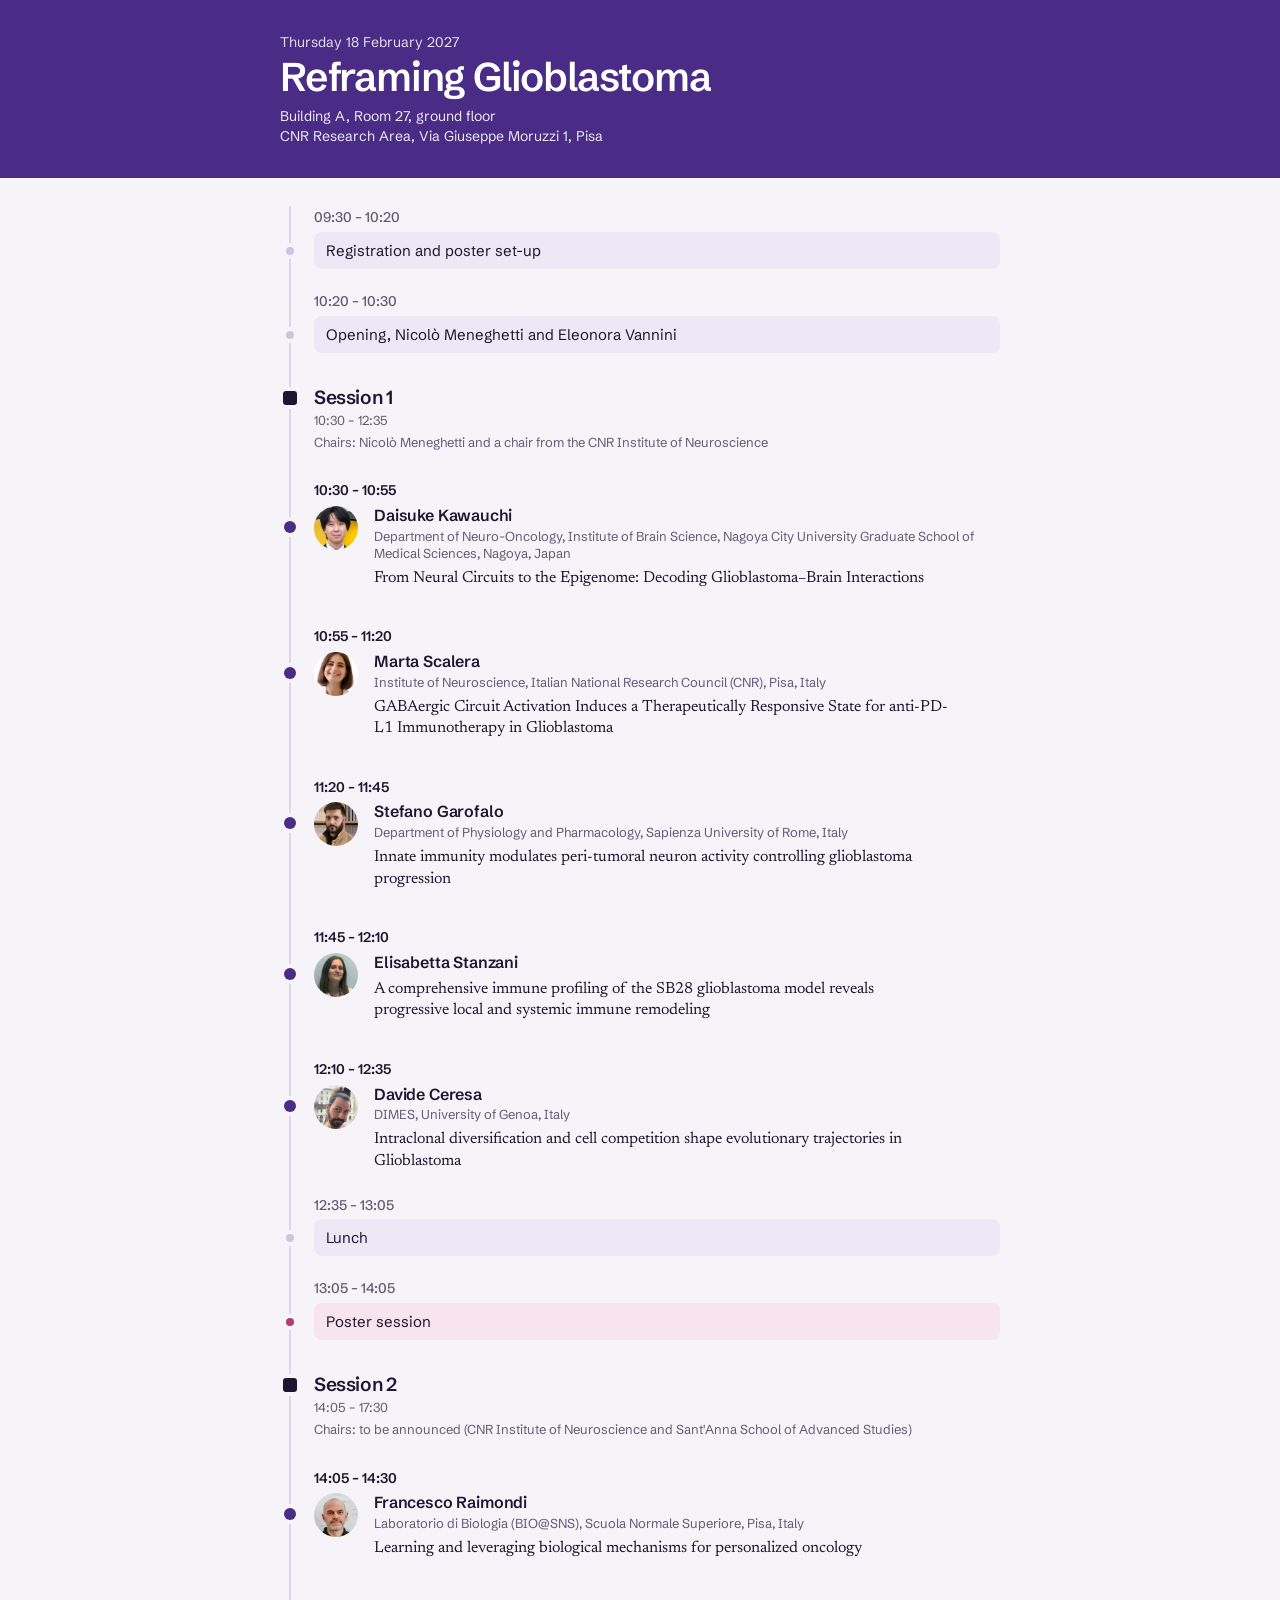
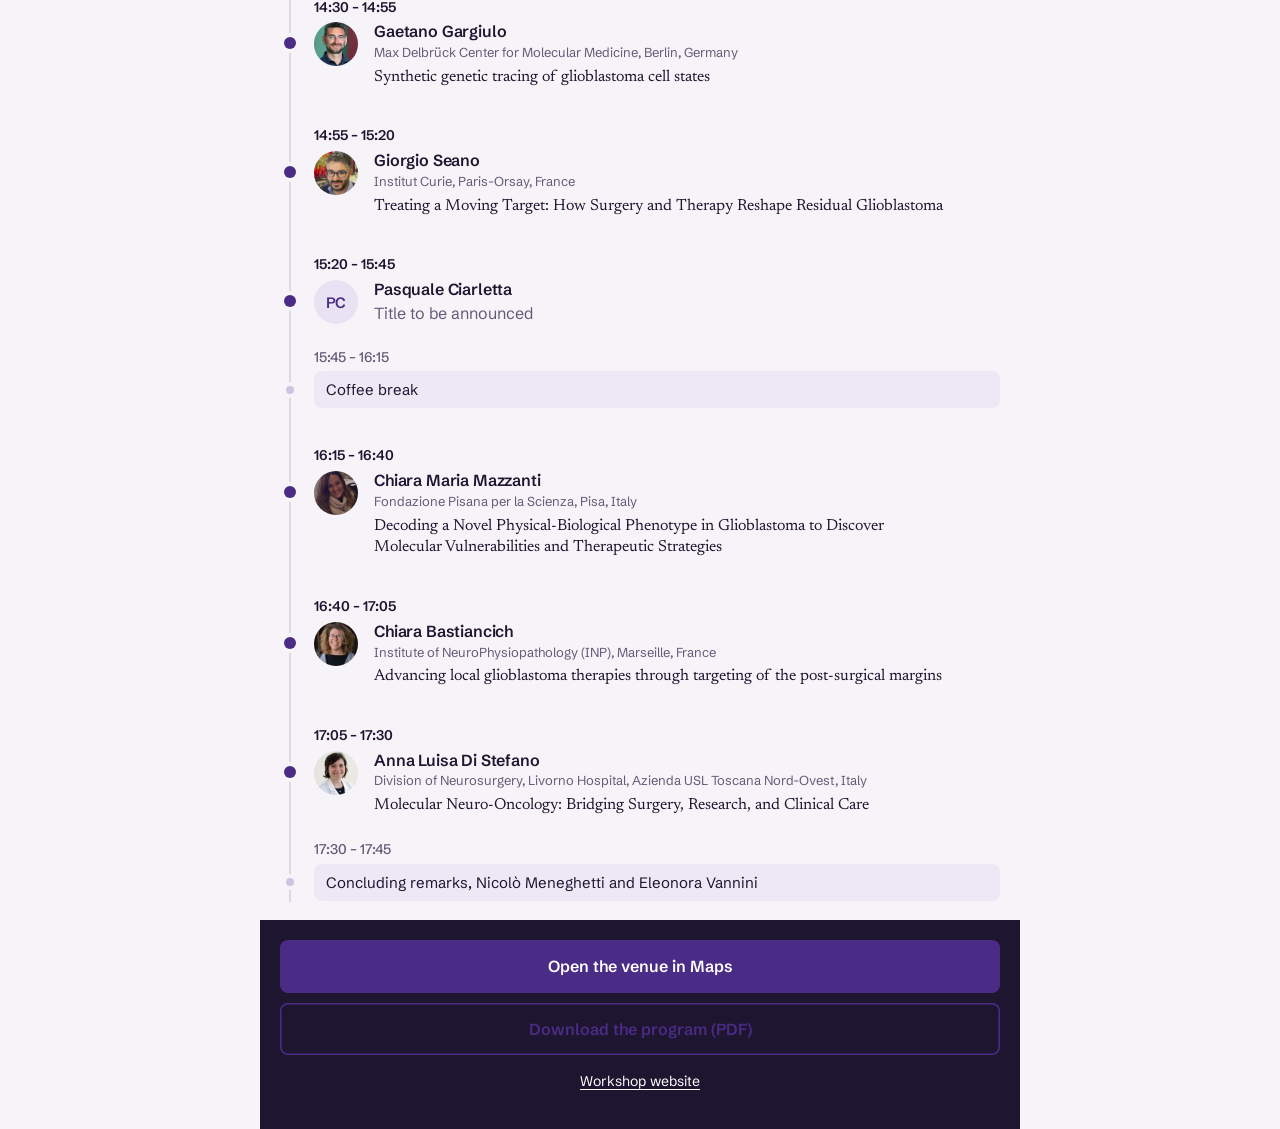
==== day/index.html @ 3ea789d1 "Add files via upload" ====
<!DOCTYPE html>
<html lang="en">
<head>
  <meta charset="utf-8">
  <meta name="viewport" content="width=device-width, initial-scale=1, viewport-fit=cover">
  <meta name="robots" content="noindex">
  <meta name="theme-color" content="#4A2C86">
  <title>Program · Reframing Glioblastoma</title>
  <link rel="icon" type="image/png" href="../assets/favicon.png">
  <link rel="stylesheet" href="../assets/style.css?v=20261119a">
  <link rel="stylesheet" href="day.css?v=20261119a">
</head>
<body class="day">

<header class="day-head">
  <p class="day-kicker">Thursday 18 February 2027</p>
  <h1>Reframing Glioblastoma</h1>
  <p class="day-where">Building A, Room 27, ground floor<br>CNR Research Area, Via Giuseppe Moruzzi 1, Pisa</p>
</header>

<!-- filled in by the script below on the day of the event -->
<section class="now" id="now" hidden aria-live="polite">
  <div class="now__row" id="now-current"></div>
  <div class="now__row now__row--next" id="now-next"></div>
</section>

<main class="day-main">
<ol class="program">

      <li class="slot slot--break" data-start="09:30" data-end="10:20" data-kind="break">
        <time>09:30 – 10:20</time><span class="node"></span>
        <div class="slot__body"><p>Registration and poster set-up</p></div>
      </li>

      <li class="slot slot--break" data-start="10:20" data-end="10:30" data-kind="break">
        <time>10:20 – 10:30</time><span class="node"></span>
        <div class="slot__body"><p>Opening, Nicolò Meneghetti and Eleonora Vannini</p></div>
      </li>

      <li class="session">
        <span></span><span class="node"></span>
        <div>
          <h3>Session 1 <small>10:30 – 12:35</small></h3>
          <p class="chairs">Chairs: Nicolò Meneghetti and a chair from the CNR Institute of Neuroscience</p>
        </div>
      </li>

      <li class="slot" id="talk-kawauchi" data-start="10:30" data-end="10:55" data-kind="talk">
        <time>10:30 – 10:55</time><span class="node"></span>
        <div class="slot__body">
          <img src="../assets/speakers/kawauchi.jpg" alt="" loading="lazy" width="44" height="44">
          <div>
            <p class="speaker">Daisuke Kawauchi <span class="aff">Department of Neuro-Oncology, Institute of Brain Science, Nagoya City University Graduate School of Medical Sciences, Nagoya, Japan</span></p>
            <h3 class="title">From Neural Circuits to the Epigenome: Decoding Glioblastoma–Brain Interactions</h3>
          </div>
        </div>
      </li>

      <li class="slot" id="talk-scalera" data-start="10:55" data-end="11:20" data-kind="talk">
        <time>10:55 – 11:20</time><span class="node"></span>
        <div class="slot__body">
          <img src="../assets/speakers/scalera.jpg" alt="" loading="lazy" width="44" height="44">
          <div>
            <p class="speaker">Marta Scalera <span class="aff">Institute of Neuroscience, Italian National Research Council (CNR), Pisa, Italy</span></p>
            <h3 class="title">GABAergic Circuit Activation Induces a Therapeutically Responsive State for anti-PD-L1 Immunotherapy in Glioblastoma</h3>
          </div>
        </div>
      </li>

      <li class="slot" id="talk-garofalo" data-start="11:20" data-end="11:45" data-kind="talk">
        <time>11:20 – 11:45</time><span class="node"></span>
        <div class="slot__body">
          <img src="../assets/speakers/garofalo.jpg" alt="" loading="lazy" width="44" height="44">
          <div>
            <p class="speaker">Stefano Garofalo <span class="aff">Department of Physiology and Pharmacology, Sapienza University of Rome, Italy</span></p>
            <h3 class="title">Innate immunity modulates peri-tumoral neuron activity controlling glioblastoma progression</h3>
          </div>
        </div>
      </li>

      <li class="slot" id="talk-stanzani" data-start="11:45" data-end="12:10" data-kind="talk">
        <time>11:45 – 12:10</time><span class="node"></span>
        <div class="slot__body">
          <img src="../assets/speakers/stanzani.jpg" alt="" loading="lazy" width="44" height="44">
          <div>
            <p class="speaker">Elisabetta Stanzani</p>
            <h3 class="title">A comprehensive immune profiling of the SB28 glioblastoma model reveals progressive local and systemic immune remodeling</h3>
          </div>
        </div>
      </li>

      <li class="slot" id="talk-ceresa" data-start="12:10" data-end="12:35" data-kind="talk">
        <time>12:10 – 12:35</time><span class="node"></span>
        <div class="slot__body">
          <img src="../assets/speakers/ceresa.jpg?v=2" alt="" loading="lazy" width="44" height="44">
          <div>
            <p class="speaker">Davide Ceresa <span class="aff">DIMES, University of Genoa, Italy</span></p>
            <h3 class="title">Intraclonal diversification and cell competition shape evolutionary trajectories in Glioblastoma</h3>
          </div>
        </div>
      </li>

      <li class="slot slot--break" data-start="12:35" data-end="13:05" data-kind="break">
        <time>12:35 – 13:05</time><span class="node"></span>
        <div class="slot__body"><p>Lunch</p></div>
      </li>

      <li class="slot slot--break" data-start="13:05" data-end="14:05" data-kind="poster">
        <time>13:05 – 14:05</time><span class="node"></span>
        <div class="slot__body"><p>Poster session</p></div>
      </li>

      <li class="session">
        <span></span><span class="node"></span>
        <div>
          <h3>Session 2 <small>14:05 – 17:30</small></h3>
          <p class="chairs">Chairs: to be announced (CNR Institute of Neuroscience and Sant'Anna School of Advanced Studies)</p>
        </div>
      </li>

      <li class="slot" id="talk-raimondi" data-start="14:05" data-end="14:30" data-kind="talk">
        <time>14:05 – 14:30</time><span class="node"></span>
        <div class="slot__body">
          <img src="../assets/speakers/raimondi.jpg" alt="" loading="lazy" width="44" height="44">
          <div>
            <p class="speaker">Francesco Raimondi <span class="aff">Laboratorio di Biologia (BIO@SNS), Scuola Normale Superiore, Pisa, Italy</span></p>
            <h3 class="title">Learning and leveraging biological mechanisms for personalized oncology</h3>
          </div>
        </div>
      </li>

      <li class="slot" id="talk-gargiulo" data-start="14:30" data-end="14:55" data-kind="talk">
        <time>14:30 – 14:55</time><span class="node"></span>
        <div class="slot__body">
          <img src="../assets/speakers/gargiulo.jpg" alt="" loading="lazy" width="44" height="44">
          <div>
            <p class="speaker">Gaetano Gargiulo <span class="aff">Max Delbrück Center for Molecular Medicine, Berlin, Germany</span></p>
            <h3 class="title">Synthetic genetic tracing of glioblastoma cell states</h3>
          </div>
        </div>
      </li>

      <li class="slot" id="talk-seano" data-start="14:55" data-end="15:20" data-kind="talk">
        <time>14:55 – 15:20</time><span class="node"></span>
        <div class="slot__body">
          <img src="../assets/speakers/seano.jpg" alt="" loading="lazy" width="44" height="44">
          <div>
            <p class="speaker">Giorgio Seano <span class="aff">Institut Curie, Paris-Orsay, France</span></p>
            <h3 class="title">Treating a Moving Target: How Surgery and Therapy Reshape Residual Glioblastoma</h3>
          </div>
        </div>
      </li>

      <li class="slot" id="talk-ciarletta" data-start="15:20" data-end="15:45" data-kind="talk">
        <time>15:20 – 15:45</time><span class="node"></span>
        <div class="slot__body">
          <span class="initials" aria-hidden="true">PC</span>
          <div>
            <p class="speaker">Pasquale Ciarletta</p>
            <p class="title title--tba">Title to be announced</p>
          </div>
        </div>
      </li>

      <li class="slot slot--break" data-start="15:45" data-end="16:15" data-kind="break">
        <time>15:45 – 16:15</time><span class="node"></span>
        <div class="slot__body"><p>Coffee break</p></div>
      </li>

      <li class="slot" id="talk-mazzanti" data-start="16:15" data-end="16:40" data-kind="talk">
        <time>16:15 – 16:40</time><span class="node"></span>
        <div class="slot__body">
          <img src="../assets/speakers/mazzanti.jpg" alt="" loading="lazy" width="44" height="44">
          <div>
            <p class="speaker">Chiara Maria Mazzanti <span class="aff">Fondazione Pisana per la Scienza, Pisa, Italy</span></p>
            <h3 class="title">Decoding a Novel Physical-Biological Phenotype in Glioblastoma to Discover Molecular Vulnerabilities and Therapeutic Strategies</h3>
          </div>
        </div>
      </li>

      <li class="slot" id="talk-bastiancich" data-start="16:40" data-end="17:05" data-kind="talk">
        <time>16:40 – 17:05</time><span class="node"></span>
        <div class="slot__body">
          <img src="../assets/speakers/bastiancich.jpg" alt="" loading="lazy" width="44" height="44">
          <div>
            <p class="speaker">Chiara Bastiancich <span class="aff">Institute of NeuroPhysiopathology (INP), Marseille, France</span></p>
            <h3 class="title">Advancing local glioblastoma therapies through targeting of the post-surgical margins</h3>
          </div>
        </div>
      </li>

      <li class="slot" id="talk-di-stefano" data-start="17:05" data-end="17:30" data-kind="talk">
        <time>17:05 – 17:30</time><span class="node"></span>
        <div class="slot__body">
          <img src="../assets/speakers/di-stefano.jpg" alt="" loading="lazy" width="44" height="44">
          <div>
            <p class="speaker">Anna Luisa Di Stefano <span class="aff">Division of Neurosurgery, Livorno Hospital, Azienda USL Toscana Nord-Ovest, Italy</span></p>
            <h3 class="title">Molecular Neuro-Oncology: Bridging Surgery, Research, and Clinical Care</h3>
          </div>
        </div>
      </li>

      <li class="slot slot--break" data-start="17:30" data-end="17:45" data-kind="break">
        <time>17:30 – 17:45</time><span class="node"></span>
        <div class="slot__body"><p>Concluding remarks, Nicolò Meneghetti and Eleonora Vannini</p></div>
      </li>
    </ol>
</main>

<footer class="day-foot">
  <a class="btn" href="https://www.google.com/maps/search/?api=1&amp;query=Area+della+Ricerca+CNR+Via+Giuseppe+Moruzzi+1+Pisa">Open the venue in Maps</a>
  <a class="btn btn--ghost" href="program.pdf" download>Download the program (PDF)</a>
  <p><a href="../">Workshop website</a></p>
</footer>

<script>
/* Highlights the talk in progress and the next one, using Pisa time (CET).
   Works only on the day of the event; on other days the page is a plain program. */
(function () {
  const EVENT_DAY = "2027-02-18";
  const rows = [...document.querySelectorAll(".program [data-start]")];
  const box = document.getElementById("now");
  const cur = document.getElementById("now-current"), nxt = document.getElementById("now-next");
  const label = (r) => {
    const sp = r.querySelector(".speaker");
    const name = sp ? sp.childNodes[0].textContent.trim() : (r.querySelector(".slot__body p") || {}).textContent;
    return `<span class="now__time">${r.dataset.start}–${r.dataset.end}</span> <span class="now__what">${name}</span>`;
  };
  function pisaNow() {
    const p = new Intl.DateTimeFormat("en-CA", { timeZone: "Europe/Rome", year: "numeric", month: "2-digit", day: "2-digit",
      hour: "2-digit", minute: "2-digit", hour12: false }).formatToParts(new Date());
    const g = (t) => p.find((x) => x.type === t).value;
    return { day: `${g("year")}-${g("month")}-${g("day")}`, min: (+g("hour") % 24) * 60 + +g("minute") };
  }
  const m = (t) => { const [h, mm] = t.split(":").map(Number); return h * 60 + mm; };
  function update() {
    rows.forEach((r) => r.classList.remove("is-now"));
    const n = pisaNow();
    if (n.day !== EVENT_DAY) { box.hidden = true; return; }
    const now = rows.find((r) => m(r.dataset.start) <= n.min && n.min < m(r.dataset.end));
    const next = rows.find((r) => m(r.dataset.start) > n.min);
    if (!now && !next) { box.hidden = true; return; }
    box.hidden = false;
    cur.innerHTML = now ? "<b>Now</b> " + label(now) : "<b>Now</b> <span class=\"now__what\">Break</span>";
    nxt.innerHTML = next ? "<b>Next</b> " + label(next) : "";
    if (now) now.classList.add("is-now");
  }
  update();
  setInterval(update, 30000);
  // on the day, open the page at the talk in progress
  const live = document.querySelector(".is-now");
  if (live) live.scrollIntoView({ block: "center" });
})();
</script>
</body>
</html>
---- assets/style.css ----
/* =========================================================
   Reframing Glioblastoma
   Colors and fonts live here: change them once, everywhere updates.
   ========================================================= */
:root {
  /* palette taken from H&E staining */
  --paper:  #F6F4F8;   /* page background */
  --white:  #FFFFFF;
  --ink:    #1E1530;   /* main text */
  --muted:  #635A78;   /* secondary text */
  --rule:   #DED7E6;   /* lines */
  --indigo: #4A2C86;   /* hematoxylin: titles, links, buttons */
  --cyan:   #B23C6E;   /* eosin: accents */

  --sans:  "Schibsted Grotesk", system-ui, sans-serif;
  --serif: "Newsreader", Georgia, serif;

  --wrap: 1120px;
  --gutter: clamp(20px, 5vw, 48px);
}

/* Fonts are self-hosted (no requests to Google) */
@font-face {
  font-family: "Schibsted Grotesk"; font-style: normal; font-weight: 400 900; font-display: swap;
  src: url(fonts/schibsted-grotesk-latin-wght-normal.woff2) format("woff2");
}
@font-face {
  font-family: "Newsreader"; font-style: normal; font-weight: 200 800; font-display: swap;
  src: url(fonts/newsreader-latin-opsz-normal.woff2) format("woff2");
}
@font-face {
  font-family: "Newsreader"; font-style: italic; font-weight: 200 800; font-display: swap;
  src: url(fonts/newsreader-latin-opsz-italic.woff2) format("woff2");
}

*, *::before, *::after { box-sizing: border-box; }
html { scroll-behavior: smooth; scroll-padding-top: 72px; }
@media (prefers-reduced-motion: reduce) { html { scroll-behavior: auto; } }

body {
  margin: 0;
  background: var(--paper);
  color: var(--ink);
  font-family: var(--sans);
  font-size: 17px;
  line-height: 1.55;
  -webkit-font-smoothing: antialiased;
}

img { max-width: 100%; display: block; }
a { color: var(--indigo); text-underline-offset: 3px; text-decoration-thickness: 1px; }
a:hover { color: var(--cyan); }
:focus-visible { outline: 2px solid var(--cyan); outline-offset: 3px; border-radius: 2px; }

.wrap { max-width: var(--wrap); margin: 0 auto; padding: 0 var(--gutter); }

/* ---------- Top navigation ---------- */
.nav {
  position: sticky; top: 0; z-index: 10;
  background: color-mix(in srgb, var(--paper) 88%, transparent);
  backdrop-filter: blur(10px);
  -webkit-backdrop-filter: blur(10px);
  border-bottom: 1px solid transparent;
  transition: border-color .2s;
}
.nav.is-scrolled { border-bottom-color: var(--rule); }
.nav .wrap { display: flex; align-items: center; gap: 24px; height: 60px; }
.nav__brand { font-weight: 700; color: var(--ink); text-decoration: none; white-space: nowrap; letter-spacing: -0.01em; }
.nav__links { position: relative; display: flex; gap: 2px; margin-left: auto; overflow-x: auto; scrollbar-width: none; padding: 4px; }
.nav__links::-webkit-scrollbar { display: none; }
.nav__links a {
  position: relative; z-index: 1;
  color: var(--muted); text-decoration: none; font-size: 15px; font-weight: 500;
  padding: 8px 14px; border-radius: 8px; white-space: nowrap;
  transition: color .25s;
}
.nav__links a:hover { color: var(--ink); }
.nav__links a.is-active, .nav__links a.is-active:hover { color: var(--white); }
.nav__cta { box-shadow: inset 0 0 0 1.5px var(--indigo); color: var(--indigo) !important; margin-left: 6px; }
.nav__cta.is-active { box-shadow: none; color: var(--white) !important; }

/* the box that slides under the active link */
.nav__pill {
  position: absolute; z-index: 0; top: 4px; bottom: 4px; left: 0; width: 0;
  background: var(--indigo);
  border-radius: 8px;
  box-shadow: 0 4px 14px -4px rgba(74, 44, 134, .55);
  opacity: 0;
  transition: transform .45s cubic-bezier(.3, .8, .2, 1), width .45s cubic-bezier(.3, .8, .2, 1), opacity .25s;
  pointer-events: none;
}
@media (prefers-reduced-motion: reduce) { .nav__pill { transition: opacity .2s; } }

/* ---------- Hero ---------- */
.hero {
  position: relative;
  min-height: min(86vh, 760px);
  display: flex; align-items: flex-end;
  overflow: hidden;
  border-bottom: 1px solid var(--rule);
}
/* micrograph on the right, dissolving into the page behind the title */
.hero__img {
  position: absolute; top: 0; right: 0; height: 100%; width: 64%;
  object-fit: cover; object-position: 62% 50%;
  -webkit-mask-image: linear-gradient(to right, transparent 0%, rgba(0,0,0,.35) 22%, #000 52%);
          mask-image: linear-gradient(to right, transparent 0%, rgba(0,0,0,.35) 22%, #000 52%);
  animation: focus-in 2.4s cubic-bezier(.2, .7, .2, 1) both;
}
/* one moment on load: the slide comes into focus, like on a microscope */
@keyframes focus-in {
  from { transform: scale(1.06); filter: blur(6px) saturate(.6); opacity: 0; }
  to   { transform: none; filter: none; opacity: 1; }
}
@media (prefers-reduced-motion: reduce) { .hero__img { animation: none; } }
.hero .wrap { position: relative; width: 100%; padding-bottom: clamp(40px, 8vh, 80px); padding-top: 120px; }

.hero h1 {
  font-size: clamp(52px, 8.6vw, 124px);
  line-height: 0.92;
  letter-spacing: -0.04em;
  font-weight: 600;
  margin: 0 0 28px;
  max-width: 9ch;
  color: var(--ink);
}
.hero h1 span { display: block; color: var(--indigo); }
.hero .sub {
  font-family: var(--serif); font-size: clamp(21px, 2.3vw, 30px); line-height: 1.3;
  max-width: 22em; margin: 0 0 48px; color: var(--ink);
}

.facts {
  display: grid;
  grid-template-columns: repeat(3, auto) 1fr;
  gap: 8px 48px;
  align-items: end;
  margin: 0;
}
.facts div { min-width: 0; }
.facts dt { font-size: 14px; color: var(--muted); }
.facts dd { margin: 2px 0 0; font-size: 19px; font-weight: 500; }
.facts .btn { justify-self: end; }

.btn {
  display: inline-block;
  background: var(--indigo); color: var(--white);
  font-weight: 600; font-size: 16px;
  padding: 13px 22px; border-radius: 8px;
  text-decoration: none; white-space: nowrap;
  border: 0; font-family: inherit; cursor: pointer;
}
.btn:hover { background: var(--ink); color: var(--white); }
.btn--ghost { background: transparent; color: var(--indigo); box-shadow: inset 0 0 0 1.5px var(--indigo); }
.btn--ghost:hover { background: var(--indigo); color: var(--white); }

/* ---------- Sections ---------- */
section { padding: clamp(56px, 8vw, 96px) 0; border-bottom: 1px solid var(--rule); }
section:last-of-type { border-bottom: 0; }

.section-head {
  display: grid; grid-template-columns: 260px 1fr; gap: 32px;
  margin-bottom: 48px;
}
h2 {
  font-size: clamp(30px, 3.6vw, 42px);
  line-height: 1.05; letter-spacing: -0.025em; font-weight: 600;
  margin: 0;
}
.lede { font-family: var(--serif); font-size: 22px; line-height: 1.5; max-width: 34em; margin: 0; }
.lede + .lede { margin-top: 1em; }

.prose { font-family: var(--serif); font-size: 19px; line-height: 1.6; max-width: 36em; }
.prose p { margin: 0 0 1em; }

/* About */
.about-row { display: grid; grid-template-columns: 260px 1fr; gap: 32px; padding: 24px 0 8px; border-top: 1px solid var(--rule); }
.about-row h3 { font-size: 18px; margin: 0; font-weight: 600; }
.about-row p { font-family: var(--serif); font-size: 19px; line-height: 1.6; margin: 0 0 1em; max-width: 36em; }
/* committee: names on one line, wrapping only when needed */
.about-row ul { list-style: none; padding: 0; margin: 0; display: flex; flex-wrap: wrap; gap: 4px 28px; }
.about-row li { padding: 0; }
.about-row li small { color: var(--muted); font-size: 14px; }

/* ---------- Speakers ---------- */
.speakers {
  list-style: none; padding: 0; margin: 0;
  display: grid; grid-template-columns: repeat(3, 1fr);
  gap: 36px 32px;
}
.speakers a { text-decoration: none; color: inherit; display: grid; grid-template-columns: 112px 1fr; column-gap: 20px; }
.speakers img {
  width: 112px; height: 112px; object-fit: cover;
  border-radius: 50%;
  background: var(--rule);
  grid-row: span 2;
}
.speakers li > div { display: grid; grid-template-columns: 112px 1fr; column-gap: 20px; }
.speakers a:hover strong { color: var(--indigo); }
.speakers strong { display: block; font-weight: 600; font-size: 18px; line-height: 1.25; align-self: end; }
.speakers span { display: block; color: var(--muted); font-size: 15px; line-height: 1.35; margin-top: 4px; align-self: start; }

/* ---------- Program: the day as a timeline ---------- */
.program { list-style: none; padding: 0; margin: 0; position: relative; }
/* the vertical rail */
.program::before {
  content: ""; position: absolute; top: 10px; bottom: 10px;
  left: calc(var(--t-col) + var(--gap) + 9px); width: 2px; background: var(--rule);
}
.program { --t-col: 118px; --gap: 18px; }
.slot, .session {
  display: grid; grid-template-columns: var(--t-col) 20px 1fr; column-gap: var(--gap);
  align-items: start; position: relative;
}
.slot { padding: 14px 0; }
.slot time { font-size: 16px; font-weight: 600; white-space: nowrap; padding-top: 2px; }

/* dots on the rail */
.node { width: 20px; height: 26px; position: relative; }
.node::after {
  content: ""; position: absolute; left: 4px; top: 6px; width: 12px; height: 12px; border-radius: 50%;
  background: var(--indigo); box-shadow: 0 0 0 4px var(--paper);
}
.slot--tba .node::after { background: var(--paper); border: 2px solid #B9ACD3; width: 8px; height: 8px; left: 4px; top: 6px; }
.slot--break .node::after { background: #CFC3E2; width: 8px; height: 8px; left: 6px; top: 8px; }
.slot--break[data-kind="poster"] .node::after { background: var(--cyan); }

.slot__body { min-width: 0; }
.speaker { margin: 0; font-size: 19px; font-weight: 600; letter-spacing: -0.01em; line-height: 1.3; }
.speaker .aff { display: block; font-size: 15px; font-weight: 400; color: var(--muted); letter-spacing: 0; margin-top: 2px; }
.title { margin: 6px 0 0; font-family: var(--serif); font-size: 19px; font-weight: 400; line-height: 1.4; max-width: 36em; }
.title--tba { font-family: var(--sans); font-size: 15px; color: var(--muted); margin-top: 3px; }
.slot--tba .speaker { color: var(--muted); font-weight: 500; font-size: 17px; }
.slot--tba time { color: var(--muted); }

/* breaks: quiet tinted bands */
/* breaks: dot, time and band share the same vertical centre */
.slot--break { padding: 8px 0; align-items: center; }
.slot--break time { color: var(--muted); font-weight: 500; padding-top: 0; }
.slot--break .node { height: auto; min-height: 26px; align-self: stretch; }
.slot--break .node::after { top: 50%; transform: translateY(-50%); }
.slot--break .slot__body p {
  margin: 0; padding: 8px 14px; border-radius: 8px;
  background: #EEE8F6; color: var(--ink); font-size: 16px;
}
.slot--break[data-kind="poster"] .slot__body p { background: #F7E4EC; }

/* session headings */
.session { margin: 30px 0 4px; }
.session:first-child { margin-top: 0; }
.session .node::after { background: var(--ink); width: 14px; height: 14px; left: 3px; top: 5px; border-radius: 3px; }
.session h3 { margin: 0; font-size: 22px; font-weight: 600; letter-spacing: -0.02em; line-height: 1.25; }
.session h3 small { font-size: 15px; font-weight: 400; color: var(--muted); letter-spacing: 0; margin-left: 10px; }

/* abstract toggle */
.slot details { margin-top: 10px; max-width: 40em; }
.slot summary {
  cursor: pointer; color: var(--indigo); font-size: 15px; font-weight: 500;
  list-style: none; display: inline-flex; align-items: center; gap: 6px;
}
.slot summary::-webkit-details-marker { display: none; }
.slot summary::before {
  content: ""; width: 7px; height: 7px;
  border-right: 1.5px solid currentColor; border-bottom: 1.5px solid currentColor;
  transform: rotate(-45deg); transition: transform .15s;
}
.slot details[open] summary::before { transform: rotate(45deg) translate(-2px, -2px); }
.slot details p { font-family: var(--serif); font-size: 18px; line-height: 1.6; margin: 12px 0 0; }

.slot:target .speaker, .slot.is-flash .speaker { color: var(--indigo); }

@media (max-width: 640px) {
  /* rail on the left, time above each item */
  .program { --t-col: 0px; --gap: 14px; }
  .slot, .session { grid-template-columns: 20px 1fr; }
  .program::before { left: 9px; }
  .slot time { grid-column: 2; grid-row: 1; font-size: 14px; padding-top: 0; margin-bottom: 2px; }
  .slot .node { grid-column: 1; grid-row: 1 / span 2; }
  .slot__body { grid-column: 2; }
  .slot--break time { padding-top: 0; }
  .slot--break .node { grid-row: 2; }
  .session > span:first-child { display: none; }
  .session h3 small { display: block; margin: 2px 0 0; }
  .speaker { font-size: 17px; }
  .title { font-size: 17px; }
}

/* ---------- Registration / Venue / Contact ---------- */
.split { display: grid; grid-template-columns: 260px 1fr; gap: 32px; }
.notice {
  border-left: 3px solid var(--cyan);
  padding: 4px 0 4px 18px; margin: 0 0 28px;
  max-width: 36em;
}
.notice strong { display: block; }
.actions { display: flex; flex-wrap: wrap; gap: 12px; margin-top: 8px; }

.venue { display: grid; grid-template-columns: 1fr 1fr; gap: 40px; }
.venue address { font-style: normal; font-size: 19px; margin-bottom: 28px; }
.venue h3 { font-size: 17px; font-weight: 600; margin: 28px 0 8px; }
.venue ul { list-style: none; padding: 0; margin: 0; }
.venue li { padding: 10px 0; border-top: 1px solid var(--rule); display: grid; grid-template-columns: 130px 1fr; gap: 16px; }
.venue li b { font-weight: 600; }
.venue li span { color: var(--muted); }
.map { border: 0; width: 100%; height: 100%; min-height: 420px; border-radius: 10px; background: var(--rule); }

/* ---------- Footer ---------- */
footer { background: var(--ink); color: #C6CDD8; padding: 56px 0 40px; font-size: 15px; }
footer a { color: var(--white); }
footer a:hover { color: #9ED3E6; }
.foot { display: grid; grid-template-columns: 1fr auto; gap: 32px; align-items: end; }
.foot .sponsor { border-radius: 6px; max-width: 460px; }
.foot p { margin: 0 0 6px; }

/* ---------- Responsive ---------- */
@media (max-width: 900px) {
  .nav__brand { display: none; }
  .nav__links { margin-left: -8px; }
  .section-head, .about-row, .split { grid-template-columns: 1fr; gap: 12px; }
  .facts { grid-template-columns: 1fr 1fr; gap: 16px 24px; }
  .facts .btn { justify-self: start; grid-column: 1 / -1; }
  .speakers { grid-template-columns: repeat(2, 1fr); }
  .venue { grid-template-columns: 1fr; }
  .map { min-height: 320px; }
  .foot { grid-template-columns: 1fr; }
}
@media (max-width: 640px) {
  body { font-size: 16px; }
  .nav__brand { display: none; }
  .nav__links { margin-left: -8px; gap: 0; }
  .nav__links a { padding: 6px 8px; font-size: 14px; }
  .facts dd { font-size: 17px; }
  .hero { min-height: 92vh; }
  .hero__img {
    width: 100%; height: 50%; object-position: 64% 50%;
    -webkit-mask-image: linear-gradient(to bottom, #000 25%, transparent 92%);
            mask-image: linear-gradient(to bottom, #000 25%, transparent 92%);
  }
  .hero h1 { margin-bottom: 28px; }
  .about-row ul { gap: 2px 20px; }
  .venue li { grid-template-columns: 1fr; gap: 2px; }
  .speakers { grid-template-columns: 1fr; gap: 20px; }
  .speakers a, .speakers li > div { grid-template-columns: 72px 1fr; gap: 0 16px; }
  .speakers img { width: 72px; height: 72px; }
}

/* ---------- Placeholders: anything still to be confirmed ---------- */
.tba { color: var(--muted); }
.speakers .tba-photo {
  width: 112px; height: 112px; border-radius: 50%;
  border: 1.5px dashed #BCB0CC; background: var(--white);
  grid-row: span 2;
}
@media (max-width: 640px) {
  .speakers .tba-photo { width: 72px; height: 72px; }
}

/* ---------- Registration page ---------- */
.page-head { position: relative; overflow: hidden; border-bottom: 1px solid var(--rule); }
.page-head .hero__img { width: 58%; animation: none; }
.page-head .wrap { position: relative; padding-top: 72px; padding-bottom: 56px; }
.page-head h1 { font-size: clamp(40px, 5.4vw, 72px); line-height: 1; letter-spacing: -0.035em; font-weight: 600; margin: 0 0 14px; }
.page-head p { font-family: var(--serif); font-size: 22px; margin: 0; max-width: 24em; }

.form { max-width: 720px; }
.form fieldset { border: 0; margin: 0 0 40px; padding: 0; }
.form legend { font-size: 20px; font-weight: 600; letter-spacing: -0.01em; margin-bottom: 18px; padding: 0; }
.grid2 { display: grid; grid-template-columns: 1fr 1fr; gap: 20px 24px; }
.field { display: flex; flex-direction: column; gap: 6px; }
.field--full { grid-column: 1 / -1; }
.field label, .choice-label { font-weight: 500; font-size: 15px; }
.field .hint { color: var(--muted); font-size: 14px; }
.field input[type=text], .field input[type=email], .field textarea {
  font: inherit; font-size: 17px; color: var(--ink);
  background: var(--white);
  border: 1.5px solid var(--rule); border-radius: 8px;
  padding: 12px 14px; width: 100%;
  transition: border-color .15s, box-shadow .15s;
}
.field textarea { font-family: var(--serif); font-size: 18px; line-height: 1.55; min-height: 260px; resize: vertical; }
.field input:focus, .field textarea:focus { outline: none; border-color: var(--indigo); box-shadow: 0 0 0 3px rgba(74, 44, 134, .15); }
.field [aria-invalid="true"] { border-color: var(--cyan); }
.error { color: var(--cyan); font-size: 14px; font-weight: 500; min-height: 0; }
.error:empty { display: none; }

.choices { display: grid; grid-template-columns: 1fr 1fr; gap: 12px; }
.choice { position: relative; }
.choice input { position: absolute; opacity: 0; inset: 0; margin: 0; cursor: pointer; }
.choice span {
  display: block; height: 100%;
  background: var(--white); border: 1.5px solid var(--rule); border-radius: 10px;
  padding: 14px 16px; cursor: pointer;
  transition: border-color .15s, background .15s;
}
.choice span b { display: block; font-weight: 600; }
.choice span small { color: var(--muted); font-size: 14px; }
.choice input:checked + span { border-color: var(--indigo); background: #EFEAF7; box-shadow: inset 0 0 0 1px var(--indigo); }
.choice input:focus-visible + span { outline: 2px solid var(--cyan); outline-offset: 2px; }

.counter { font-size: 14px; color: var(--muted); font-variant-numeric: tabular-nums; align-self: flex-end; }
.counter.is-over { color: var(--cyan); font-weight: 600; }
.abstract[hidden] { display: none; }

.consent { display: grid; grid-template-columns: 22px 1fr; gap: 12px; align-items: start; font-size: 15px; color: var(--muted); }
.consent input { width: 20px; height: 20px; margin: 2px 0 0; accent-color: var(--indigo); }
.hp { position: absolute; left: -9999px; width: 1px; height: 1px; overflow: hidden; }

.submit-row { display: flex; align-items: center; gap: 18px; flex-wrap: wrap; margin-top: 8px; }
.btn[disabled] { opacity: .6; cursor: progress; }
.form-status { font-size: 15px; }
.form-status.is-error { color: var(--cyan); font-weight: 500; }

.done { max-width: 640px; border-left: 3px solid var(--indigo); padding: 6px 0 6px 22px; }
.done h2 { margin-bottom: 12px; }
.done p { font-family: var(--serif); font-size: 19px; margin: 0 0 10px; }

@media (max-width: 640px) {
  .grid2, .choices { grid-template-columns: 1fr; }
  .page-head .hero__img { width: 100%; height: 100%; opacity: .35;
    -webkit-mask-image: none; mask-image: none; }
}

/* Speaker monogram, used until a photo is available */
.initials {
  display: grid; place-items: center;
  width: 112px; height: 112px; border-radius: 50%;
  background: #E9E2F3; color: var(--indigo);
  font-weight: 600; font-size: 34px; letter-spacing: -0.02em;
  grid-row: span 2;
}
.speakers .initials { display: grid; margin: 0; color: var(--indigo); font-size: 34px; line-height: 1; align-self: auto; }
@media (max-width: 640px) {
  .speakers .initials { width: 72px; height: 72px; font-size: 24px; }
}
/* the About row can hold several paragraphs */
.about-row > div p:last-child { margin-bottom: 0.6em; }

/* About ends with a short list: less empty space before Speakers */
#about { padding-bottom: clamp(36px, 5vw, 56px); }
.about-row:last-child { padding-bottom: 0; }

/* narrow phones: drop About from the menu so Register always fits */
@media (max-width: 430px) {
  .nav__links a { padding: 6px 7px; }
  .nav__links a[href$="#about"] { display: none; }
}
@media (max-width: 370px) {
  .nav__links a { padding: 6px 5px; font-size: 13.5px; }
}

/* ---------- Program: speaker photo next to each talk ---------- */
.slot:not(.slot--break) .slot__body { display: flex; gap: 16px; align-items: flex-start; }
.slot:not(.slot--break) .slot__body > div { min-width: 0; }
.slot__body > img, .slot__body > .initials, .slot__body > .tba-photo {
  flex: none; width: 52px; height: 52px; border-radius: 50%; margin-top: 1px;
}
.slot__body > img { object-fit: cover; background: var(--rule); }
.slot__body > .initials { font-size: 18px; grid-row: auto; }
.slot__body > .tba-photo { border: 1.5px dashed #BCB0CC; background: var(--white); box-sizing: border-box; width: 40px; height: 40px; margin: -6px 6px 0; }
.slot--tba .slot__body { align-items: center; }

/* session chairs */
.session .chairs { margin: 4px 0 0; font-size: 15px; color: var(--muted); }

@media (max-width: 640px) {
  .slot__body > img, .slot__body > .initials { width: 44px; height: 44px; }
  .slot__body > .initials { font-size: 15px; }
  .slot:not(.slot--break) .slot__body { gap: 12px; }
}

/* ---------- Program: dot and time aligned with the speaker's photo ---------- */
/* photo 52px -> centre at 27px from the top of the row content */
.slot:not(.slot--break):not(.slot--tba) time { padding-top: 15px; }
.slot:not(.slot--break):not(.slot--tba) .node::after { top: 21px; }
/* "to be announced" rows: 40px placeholder -> centre at 20px */
.slot--tba .slot__body > .tba-photo { margin: 0 6px; }
.slot--tba time { padding-top: 8px; }
.slot--tba .node::after { top: 14px; }

@media (max-width: 640px) {
  /* time sits above; the dot lines up with the photo below it (44px -> centre 22px) */
  .slot:not(.slot--break) .node { grid-row: 2; }
  .slot:not(.slot--break):not(.slot--tba) time,
  .slot--tba time { padding-top: 0; }
  .slot:not(.slot--break):not(.slot--tba) .node::after { top: 16px; }
}
.form .hint { color: var(--muted); font-size: 14px; }
.optional { font-weight: 400; color: var(--muted); font-size: 14px; margin-left: 4px; }

/* dietary requirements: checkbox list in two columns */
.checks { display: grid; grid-template-columns: repeat(2, minmax(0, 1fr)); gap: 10px 12px; }
.check {
  display: flex; align-items: center; gap: 12px; cursor: pointer;
  background: var(--white); border: 1.5px solid var(--rule); border-radius: 10px;
  padding: 12px 14px; font-size: 16px; transition: border-color .15s, background .15s;
}
.check input { width: 18px; height: 18px; margin: 0; flex: none; accent-color: var(--indigo); }
.check:has(input:checked) { border-color: var(--indigo); background: #EFEAF7; }
.check:has(input:focus-visible) { outline: 2px solid var(--cyan); outline-offset: 2px; }
@media (max-width: 640px) { .checks { grid-template-columns: 1fr; } }
.field[hidden] { display: none; }

/* ---------- Partner logos next to the GENTE project ---------- */
/* text on the left, logos stacked on the right; below the text on narrow screens */
.with-logos { display: flex; gap: 40px; align-items: flex-start; }
.with-logos > p { flex: 1 1 auto; min-width: 0; }
.partner-logos { flex: none; display: flex; flex-direction: column; align-items: center; gap: 26px; padding: 4px 8px 0 0; }
.partner-logos img { height: 64px; width: auto; }
@media (max-width: 900px) {
  .with-logos { flex-direction: column; gap: 14px; }
  .partner-logos { flex-direction: row; flex-wrap: wrap; gap: 20px 36px; padding: 0; }
}
@media (max-width: 640px) { .partner-logos img { height: 52px; } }

/* ---------- Registration: in-person seats left ---------- */
.seats { margin-top: 28px; padding: 18px 20px; border-radius: 12px; background: var(--white); border: 1px solid var(--rule); max-width: 240px; }
.seats__num { margin: 0; font-size: 56px; line-height: 1; font-weight: 600; letter-spacing: -0.03em; color: var(--indigo); font-variant-numeric: lining-nums; }
.seats__label { margin: 6px 0 0; font-size: 15px; color: var(--muted); line-height: 1.35; }
.seats.is-low .seats__num { color: var(--cyan); }
.choice .seats-inline { display: block; margin-top: 2px; color: var(--indigo); font-weight: 500; }
.choice.is-full span { opacity: .55; cursor: not-allowed; }
.choice.is-full input { cursor: not-allowed; }
.choice.is-full .seats-inline { color: var(--cyan); }
.full-note { margin: 12px 0 0; padding: 10px 14px; border-radius: 8px; background: #F7E4EC; color: var(--ink); font-size: 15px; }
.full-note[hidden] { display: none; }
@media (max-width: 900px) { .seats { max-width: none; display: flex; align-items: baseline; gap: 12px; } .seats__label { margin: 0; } .seats__num { font-size: 40px; } }

/* ---------- Staff: names grouped by role ---------- */
.staff { display: grid; grid-template-columns: repeat(2, minmax(0, max-content)); gap: 8px 72px; margin: 0; }
.staff dt { font-size: 14px; color: var(--muted); margin: 0 0 6px; }
.staff dd { margin: 0; padding: 2px 0; font-size: 17px; }
@media (max-width: 640px) { .staff { grid-template-columns: 1fr; gap: 20px; } }
.abstract .field + .field { margin-top: 20px; }
.field textarea#posterAffiliations { min-height: 96px; font-family: var(--sans); font-size: 16px; }
.venue address strong { font-weight: 600; color: var(--indigo); }

/* ---------- Footer: patronage ---------- */
.patronage { display: flex; flex-direction: column; align-items: flex-start; gap: 10px; }
.patronage p { margin: 0; font-size: 14px; color: #C6CDD8; }
.patronage img { height: 64px; width: auto; background: var(--white); padding: 10px 14px; border-radius: 8px; box-sizing: content-box; }

/* ---------- Compact footer ---------- */
footer { padding: 28px 0; }
.foot { align-items: center; gap: 16px 40px; }
.foot p { margin: 0 0 2px; font-size: 14px; line-height: 1.5; }
.patronage { flex-direction: row; align-items: center; gap: 12px; }
.patronage p { white-space: nowrap; font-size: 13px; }
.patronage img { height: 44px; padding: 6px 10px; border-radius: 6px; }
@media (max-width: 900px) { .patronage { margin-top: 4px; } }
.patronage a { display: inline-flex; border-radius: 6px; }
.patronage a:hover img { box-shadow: 0 0 0 2px #9ED3E6; }

/* hero facts: labels aligned on one line; readable over the micrograph */
.facts { align-items: start; }
.facts .btn { align-self: center; }
.facts dt, .facts dd { text-shadow: 0 0 6px var(--paper), 0 0 12px var(--paper), 0 0 18px var(--paper); }
@media (max-width: 640px) {
  .facts { grid-template-columns: 1fr; gap: 14px; }
}

/* ---------- Dark hero with the fluorescence image ---------- */
.hero { background: #05040A; border-bottom: 0; }
.hero__img {
  width: 72%;
  -webkit-mask-image: linear-gradient(to right, transparent 0%, rgba(0,0,0,.45) 25%, #000 55%);
          mask-image: linear-gradient(to right, transparent 0%, rgba(0,0,0,.45) 25%, #000 55%);
}
.hero h1 { color: #fff; }
.hero h1 span { color: #8FE3B0; }
.hero .sub { color: #E6E2EE; }
.hero .facts dt { color: #A9A3B8; }
.hero .facts dd { color: #fff; }
.hero .facts dt, .hero .facts dd { text-shadow: 0 0 8px #05040A, 0 0 16px #05040A; }
.hero .btn { background: #8FE3B0; color: #05040A; }
.hero .btn:hover { background: #fff; color: #05040A; }
.hero :focus-visible { outline-color: #8FE3B0; }
@media (max-width: 640px) {
  .hero__img {
    width: 100%; height: 55%;
    -webkit-mask-image: linear-gradient(to bottom, #000 30%, transparent 95%);
            mask-image: linear-gradient(to bottom, #000 30%, transparent 95%);
  }
}
/* same look for the registration page header */
.page-head { background: #05040A; border-bottom: 0; }
.page-head h1 { color: #fff; }
.page-head p { color: #E6E2EE; }
@media (max-width: 640px) { .page-head .hero__img { opacity: .55; } }

/* ---------- Venue: building photo above a smaller map ---------- */
.venue-media { display: flex; flex-direction: column; gap: 16px; }
.venue-photo { margin: 0; }
.venue-photo img { width: 100%; height: auto; aspect-ratio: 3 / 2; object-fit: cover; object-position: 50% 85%; border-radius: 10px; background: var(--rule); }
.venue-photo figcaption { margin-top: 8px; font-size: 14px; color: var(--muted); }
.venue-media .map { min-height: 0; height: 240px; }
@media (max-width: 900px) { .venue-media .map { height: 260px; } }
---- day/day.css ----
/* Mobile program page (QR code). Builds on ../assets/style.css */
body.day { font-size: 16px; padding-bottom: env(safe-area-inset-bottom); }

.day-head {
  background: var(--indigo); color: var(--white);
  padding: calc(22px + env(safe-area-inset-top)) 20px 20px;
}
.day-head h1 { margin: 2px 0 8px; font-size: 30px; line-height: 1.05; letter-spacing: -0.03em; font-weight: 600; }
.day-kicker { margin: 0; font-size: 14px; opacity: .85; }
.day-where { margin: 0; font-size: 14px; line-height: 1.45; opacity: .9; }

/* live "now / next" bar, sticks to the top while scrolling */
.now {
  position: sticky; top: 0; z-index: 5;
  background: var(--white); border-bottom: 1px solid var(--rule);
  box-shadow: 0 6px 16px -10px rgba(30, 21, 48, .35);
  padding: 10px 20px;
}
.now[hidden] { display: none; }
.now__row { font-size: 15px; line-height: 1.35; padding: 2px 0; }
.now__row b { display: inline-block; min-width: 42px; color: var(--cyan); font-weight: 700; }
.now__row--next b { color: var(--muted); }
.now__time { color: var(--muted); font-size: 13px; white-space: nowrap; }
.now__what { font-weight: 600; }

.day-main { padding: 18px 20px 8px; max-width: 760px; margin: 0 auto; }

/* compact timeline */
.day .program { --t-col: 0px; --gap: 14px; }
.day .slot, .day .session { grid-template-columns: 20px 1fr; }
.day .program::before { left: 9px; }
.day .slot { padding: 11px 0; }
.day .slot time { grid-column: 2; grid-row: 1; font-size: 14px; padding-top: 0; margin-bottom: 3px; }
.day .slot .node { grid-column: 1; grid-row: 1 / span 2; }
.day .slot__body { grid-column: 2; }
.day .slot:not(.slot--break) .node { grid-row: 2; }
.day .slot:not(.slot--break):not(.slot--tba) .node::after { top: 16px; }
.day .slot--break .node { grid-row: 2; }
.day .slot--break time { padding-top: 0; }
.day .slot__body > img, .day .slot__body > .initials { width: 44px; height: 44px; }
.day .slot__body > .initials { font-size: 15px; }
.day .speaker { font-size: 16px; }
.day .speaker .aff { font-size: 13px; }
.day .title { font-size: 16px; line-height: 1.35; }
.day .session { margin: 22px 0 2px; }
.day .session > span:first-child { display: none; }
.day .session h3 { font-size: 19px; }
.day .session h3 small { display: block; margin: 2px 0 0; font-size: 13px; }
.day .session .chairs { font-size: 13px; }
.day .slot--break .slot__body p { font-size: 15px; padding: 7px 12px; }

/* talk in progress */
.day .slot.is-now { background: #EFEAF7; border-radius: 10px; margin: 0 -10px; padding: 11px 10px; }
.day .slot.is-now .node::after { background: var(--cyan); box-shadow: 0 0 0 4px #EFEAF7, 0 0 0 7px rgba(178, 60, 110, .25); }

.day-foot { display: flex; flex-direction: column; gap: 10px; padding: 20px 20px 36px; max-width: 760px; margin: 0 auto; }
.day-foot .btn { text-align: center; padding: 14px 18px; }
.day-foot p { margin: 6px 0 0; text-align: center; font-size: 14px; }

@media (min-width: 700px) {
  .day-head { padding: 32px max(20px, calc(50% - 360px)); }
  .day-head h1 { font-size: 40px; }
  .now { padding: 10px max(20px, calc(50% - 360px)); }
}

/* PDF / print: one clean A4 document, no buttons or live bar */
@media print {
  @page { size: A4; margin: 14mm 14mm 16mm; }
  body.day { background: #fff; font-size: 11pt; }
  .now, .day-foot .btn, .day-foot { display: none !important; }
  .day-head { background: none; color: var(--ink); padding: 0 0 10px; border-bottom: 2px solid var(--indigo); }
  .day-head h1 { color: var(--indigo); font-size: 26pt; }
  .day-main { padding: 8px 0 0; max-width: none; }
  .day .slot, .day .session { break-inside: avoid; }
  .day .slot { padding: 6px 0; }
  .day .session { margin-top: 12px; }
  .day .slot--break .slot__body p { background: #F1EDF6; }
  * { -webkit-print-color-adjust: exact; print-color-adjust: exact; }
}
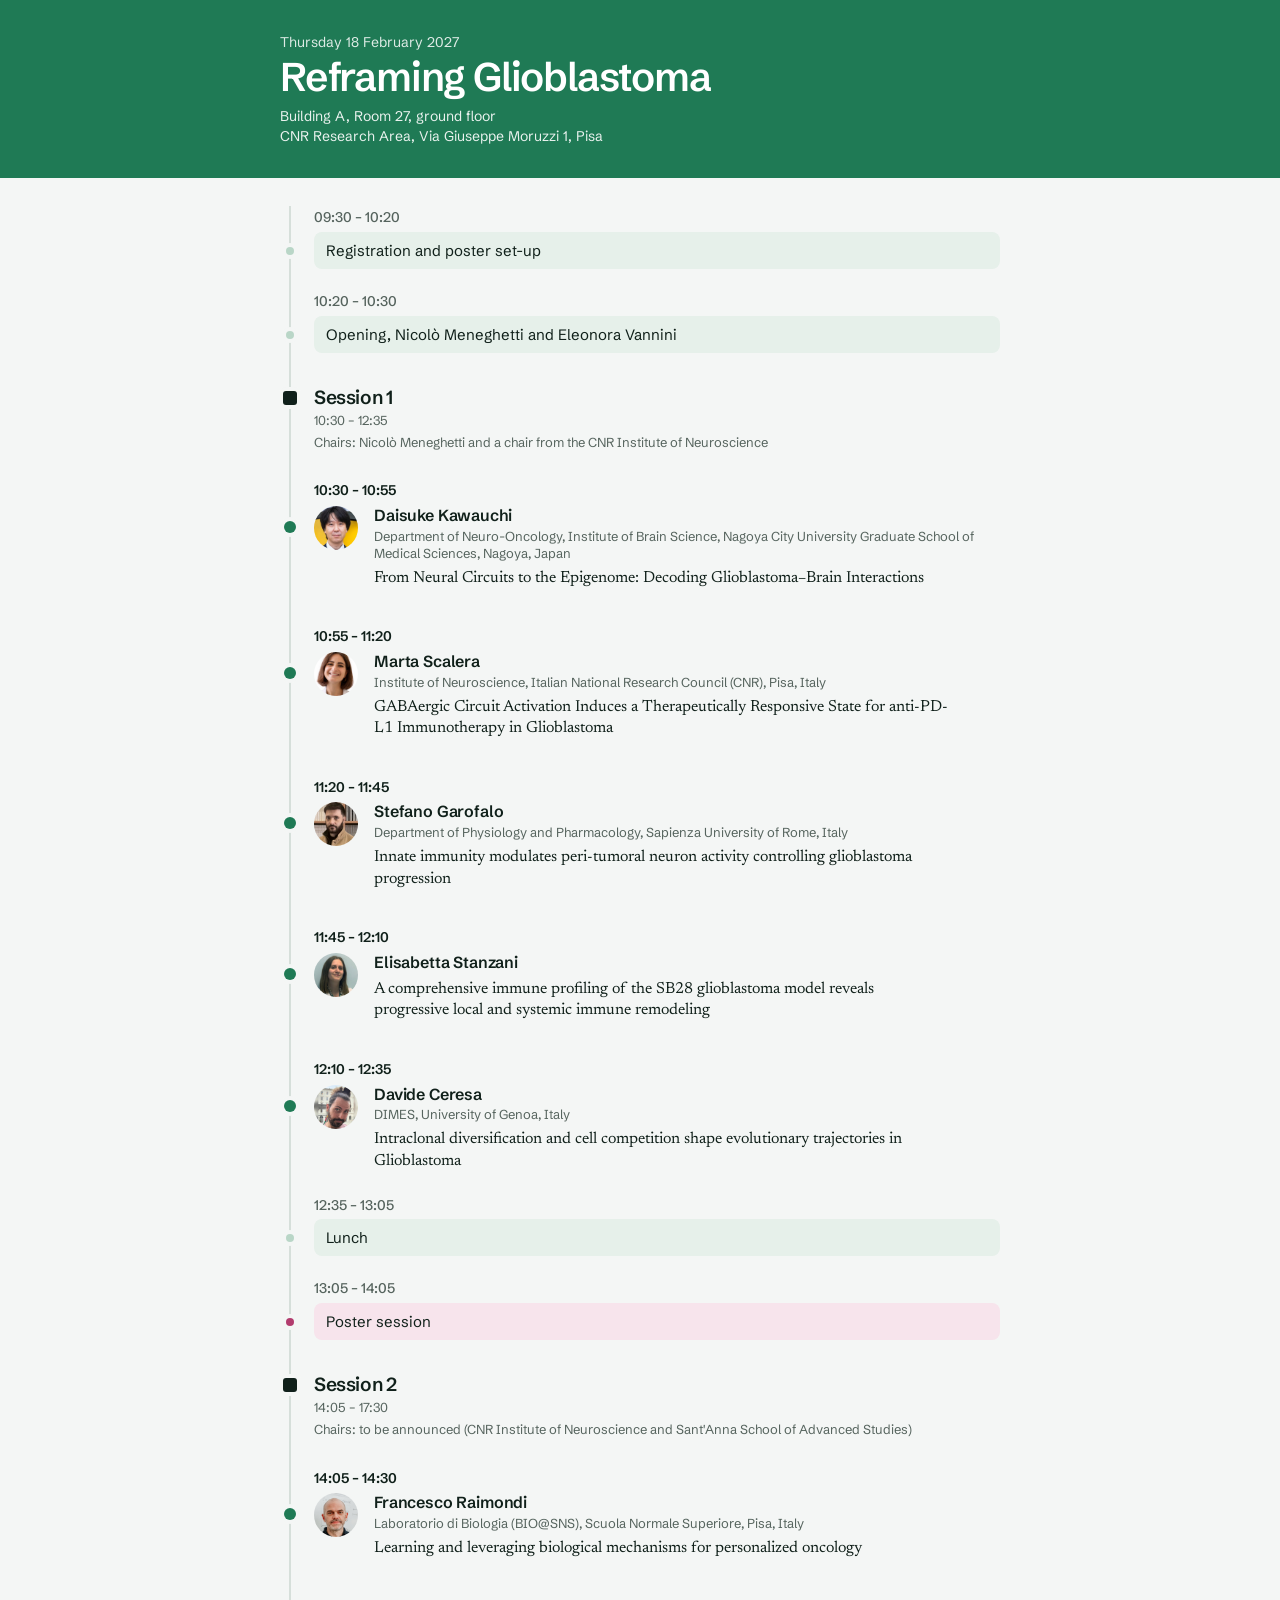
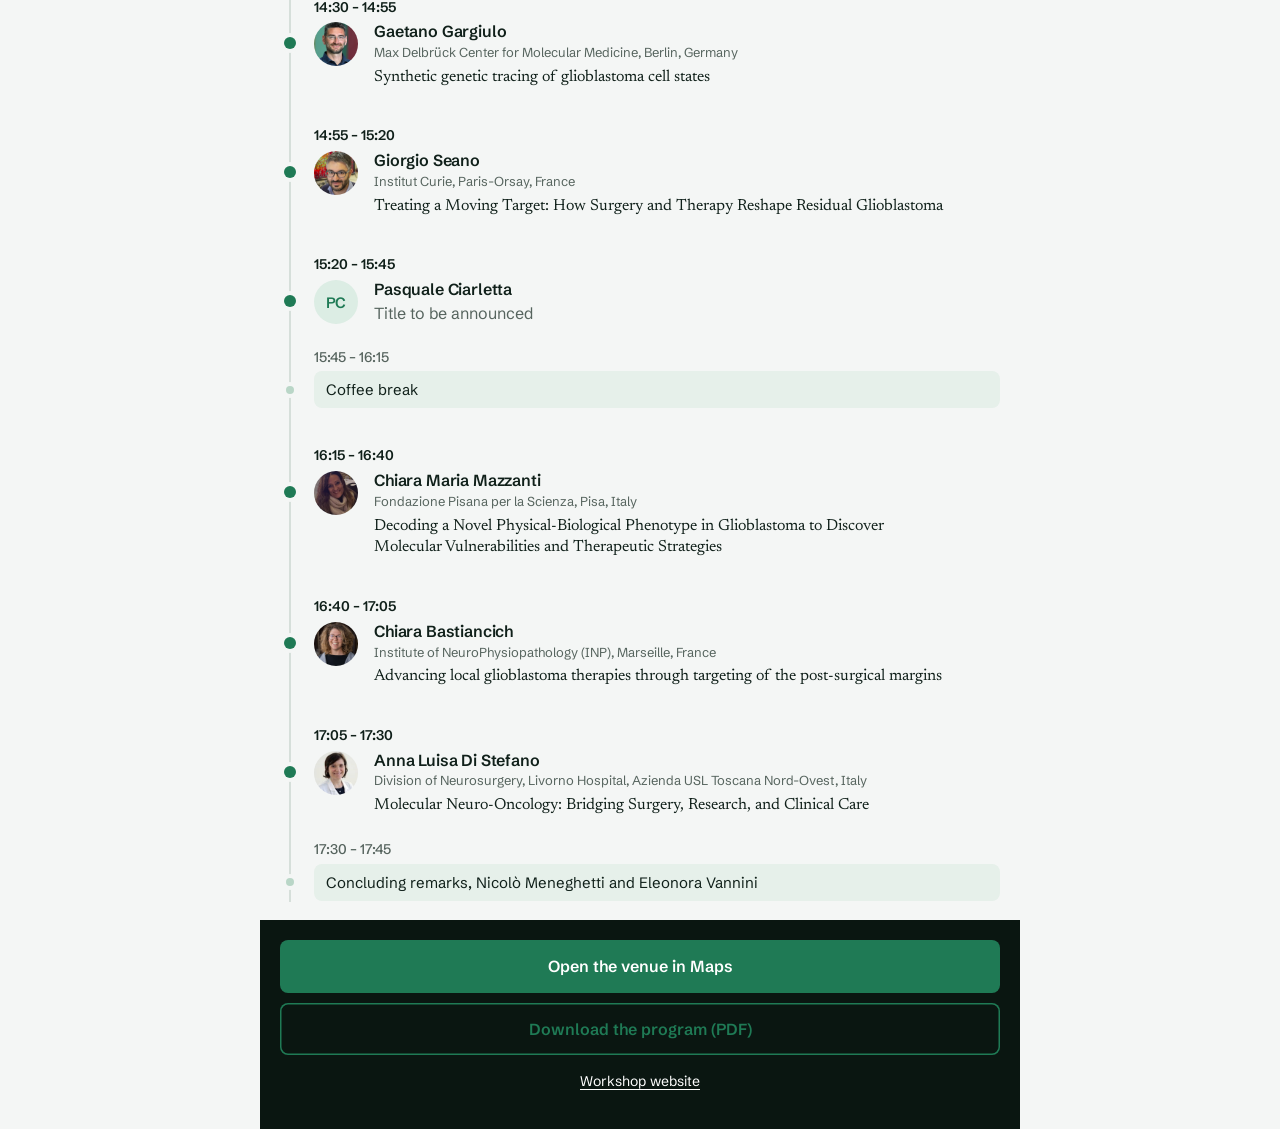
==== commit 39476c1c: "Add files via upload" ====
--- a/day/index.html
+++ b/day/index.html
@@ -4,7 +4,7 @@
   <meta charset="utf-8">
   <meta name="viewport" content="width=device-width, initial-scale=1, viewport-fit=cover">
   <meta name="robots" content="noindex">
-  <meta name="theme-color" content="#4A2C86">
+  <meta name="theme-color" content="#1F7A55">
   <title>Program · Reframing Glioblastoma</title>
   <link rel="icon" type="image/png" href="../assets/favicon.png">
   <link rel="stylesheet" href="../assets/style.css?v=20261119a">
--- a/assets/style.css
+++ b/assets/style.css
@@ -3,13 +3,13 @@
    Colors and fonts live here: change them once, everywhere updates.
    ========================================================= */
 :root {
-  /* palette taken from H&E staining */
-  --paper:  #F6F4F8;   /* page background */
+  /* palette: green from the fluorescence header */
+  --paper:  #F4F6F5;   /* page background */
   --white:  #FFFFFF;
-  --ink:    #1E1530;   /* main text */
-  --muted:  #635A78;   /* secondary text */
-  --rule:   #DED7E6;   /* lines */
-  --indigo: #4A2C86;   /* hematoxylin: titles, links, buttons */
+  --ink:    #10201A;   /* main text */
+  --muted:  #56645E;   /* secondary text */
+  --rule:   #D6DFDA;   /* lines */
+  --indigo: #1F7A55;   /* hematoxylin: titles, links, buttons */
   --cyan:   #B23C6E;   /* eosin: accents */
 
   --sans:  "Schibsted Grotesk", system-ui, sans-serif;
@@ -84,7 +84,7 @@
   position: absolute; z-index: 0; top: 4px; bottom: 4px; left: 0; width: 0;
   background: var(--indigo);
   border-radius: 8px;
-  box-shadow: 0 4px 14px -4px rgba(74, 44, 134, .55);
+  box-shadow: 0 4px 14px -4px rgba(31, 122, 85, .55);
   opacity: 0;
   transition: transform .45s cubic-bezier(.3, .8, .2, 1), width .45s cubic-bezier(.3, .8, .2, 1), opacity .25s;
   pointer-events: none;
@@ -221,8 +221,8 @@
   content: ""; position: absolute; left: 4px; top: 6px; width: 12px; height: 12px; border-radius: 50%;
   background: var(--indigo); box-shadow: 0 0 0 4px var(--paper);
 }
-.slot--tba .node::after { background: var(--paper); border: 2px solid #B9ACD3; width: 8px; height: 8px; left: 4px; top: 6px; }
-.slot--break .node::after { background: #CFC3E2; width: 8px; height: 8px; left: 6px; top: 8px; }
+.slot--tba .node::after { background: var(--paper); border: 2px solid #9CC2AF; width: 8px; height: 8px; left: 4px; top: 6px; }
+.slot--break .node::after { background: #B9D6C7; width: 8px; height: 8px; left: 6px; top: 8px; }
 .slot--break[data-kind="poster"] .node::after { background: var(--cyan); }
 
 .slot__body { min-width: 0; }
@@ -241,7 +241,7 @@
 .slot--break .node::after { top: 50%; transform: translateY(-50%); }
 .slot--break .slot__body p {
   margin: 0; padding: 8px 14px; border-radius: 8px;
-  background: #EEE8F6; color: var(--ink); font-size: 16px;
+  background: #E6F0EA; color: var(--ink); font-size: 16px;
 }
 .slot--break[data-kind="poster"] .slot__body p { background: #F7E4EC; }
 
@@ -305,9 +305,9 @@
 .map { border: 0; width: 100%; height: 100%; min-height: 420px; border-radius: 10px; background: var(--rule); }
 
 /* ---------- Footer ---------- */
-footer { background: var(--ink); color: #C6CDD8; padding: 56px 0 40px; font-size: 15px; }
+footer { background: var(--ink); color: #C9D6CF; padding: 56px 0 40px; font-size: 15px; }
 footer a { color: var(--white); }
-footer a:hover { color: #9ED3E6; }
+footer a:hover { color: #8FE3B0; }
 .foot { display: grid; grid-template-columns: 1fr auto; gap: 32px; align-items: end; }
 .foot .sponsor { border-radius: 6px; max-width: 460px; }
 .foot p { margin: 0 0 6px; }
@@ -348,7 +348,7 @@
 .tba { color: var(--muted); }
 .speakers .tba-photo {
   width: 112px; height: 112px; border-radius: 50%;
-  border: 1.5px dashed #BCB0CC; background: var(--white);
+  border: 1.5px dashed #A9C3B6; background: var(--white);
   grid-row: span 2;
 }
 @media (max-width: 640px) {
@@ -378,7 +378,7 @@
   transition: border-color .15s, box-shadow .15s;
 }
 .field textarea { font-family: var(--serif); font-size: 18px; line-height: 1.55; min-height: 260px; resize: vertical; }
-.field input:focus, .field textarea:focus { outline: none; border-color: var(--indigo); box-shadow: 0 0 0 3px rgba(74, 44, 134, .15); }
+.field input:focus, .field textarea:focus { outline: none; border-color: var(--indigo); box-shadow: 0 0 0 3px rgba(31, 122, 85, .15); }
 .field [aria-invalid="true"] { border-color: var(--cyan); }
 .error { color: var(--cyan); font-size: 14px; font-weight: 500; min-height: 0; }
 .error:empty { display: none; }
@@ -394,7 +394,7 @@
 }
 .choice span b { display: block; font-weight: 600; }
 .choice span small { color: var(--muted); font-size: 14px; }
-.choice input:checked + span { border-color: var(--indigo); background: #EFEAF7; box-shadow: inset 0 0 0 1px var(--indigo); }
+.choice input:checked + span { border-color: var(--indigo); background: #E4F1EA; box-shadow: inset 0 0 0 1px var(--indigo); }
 .choice input:focus-visible + span { outline: 2px solid var(--cyan); outline-offset: 2px; }
 
 .counter { font-size: 14px; color: var(--muted); font-variant-numeric: tabular-nums; align-self: flex-end; }
@@ -424,7 +424,7 @@
 .initials {
   display: grid; place-items: center;
   width: 112px; height: 112px; border-radius: 50%;
-  background: #E9E2F3; color: var(--indigo);
+  background: #DCEDE4; color: var(--indigo);
   font-weight: 600; font-size: 34px; letter-spacing: -0.02em;
   grid-row: span 2;
 }
@@ -456,7 +456,7 @@
 }
 .slot__body > img { object-fit: cover; background: var(--rule); }
 .slot__body > .initials { font-size: 18px; grid-row: auto; }
-.slot__body > .tba-photo { border: 1.5px dashed #BCB0CC; background: var(--white); box-sizing: border-box; width: 40px; height: 40px; margin: -6px 6px 0; }
+.slot__body > .tba-photo { border: 1.5px dashed #A9C3B6; background: var(--white); box-sizing: border-box; width: 40px; height: 40px; margin: -6px 6px 0; }
 .slot--tba .slot__body { align-items: center; }
 
 /* session chairs */
@@ -495,7 +495,7 @@
   padding: 12px 14px; font-size: 16px; transition: border-color .15s, background .15s;
 }
 .check input { width: 18px; height: 18px; margin: 0; flex: none; accent-color: var(--indigo); }
-.check:has(input:checked) { border-color: var(--indigo); background: #EFEAF7; }
+.check:has(input:checked) { border-color: var(--indigo); background: #E4F1EA; }
 .check:has(input:focus-visible) { outline: 2px solid var(--cyan); outline-offset: 2px; }
 @media (max-width: 640px) { .checks { grid-template-columns: 1fr; } }
 .field[hidden] { display: none; }
@@ -536,7 +536,7 @@
 
 /* ---------- Footer: patronage ---------- */
 .patronage { display: flex; flex-direction: column; align-items: flex-start; gap: 10px; }
-.patronage p { margin: 0; font-size: 14px; color: #C6CDD8; }
+.patronage p { margin: 0; font-size: 14px; color: #C9D6CF; }
 .patronage img { height: 64px; width: auto; background: var(--white); padding: 10px 14px; border-radius: 8px; box-sizing: content-box; }
 
 /* ---------- Compact footer ---------- */
@@ -548,7 +548,7 @@
 .patronage img { height: 44px; padding: 6px 10px; border-radius: 6px; }
 @media (max-width: 900px) { .patronage { margin-top: 4px; } }
 .patronage a { display: inline-flex; border-radius: 6px; }
-.patronage a:hover img { box-shadow: 0 0 0 2px #9ED3E6; }
+.patronage a:hover img { box-shadow: 0 0 0 2px #8FE3B0; }
 
 /* hero facts: labels aligned on one line; readable over the micrograph */
 .facts { align-items: start; }
@@ -567,8 +567,8 @@
 }
 .hero h1 { color: #fff; }
 .hero h1 span { color: #8FE3B0; }
-.hero .sub { color: #E6E2EE; }
-.hero .facts dt { color: #A9A3B8; }
+.hero .sub { color: #E3EEE8; }
+.hero .facts dt { color: #A3B5AC; }
 .hero .facts dd { color: #fff; }
 .hero .facts dt, .hero .facts dd { text-shadow: 0 0 8px #05040A, 0 0 16px #05040A; }
 .hero .btn { background: #8FE3B0; color: #05040A; }
@@ -584,7 +584,7 @@
 /* same look for the registration page header */
 .page-head { background: #05040A; border-bottom: 0; }
 .page-head h1 { color: #fff; }
-.page-head p { color: #E6E2EE; }
+.page-head p { color: #E3EEE8; }
 @media (max-width: 640px) { .page-head .hero__img { opacity: .55; } }
 
 /* ---------- Venue: building photo above a smaller map ---------- */
@@ -594,3 +594,6 @@
 .venue-photo figcaption { margin-top: 8px; font-size: 14px; color: var(--muted); }
 .venue-media .map { min-height: 0; height: 240px; }
 @media (max-width: 900px) { .venue-media .map { height: 260px; } }
+
+/* ---------- Green theme: footer ---------- */
+footer { background: #0A1611; }
--- a/day/day.css
+++ b/day/day.css
@@ -50,8 +50,8 @@
 .day .slot--break .slot__body p { font-size: 15px; padding: 7px 12px; }
 
 /* talk in progress */
-.day .slot.is-now { background: #EFEAF7; border-radius: 10px; margin: 0 -10px; padding: 11px 10px; }
-.day .slot.is-now .node::after { background: var(--cyan); box-shadow: 0 0 0 4px #EFEAF7, 0 0 0 7px rgba(178, 60, 110, .25); }
+.day .slot.is-now { background: #E4F1EA; border-radius: 10px; margin: 0 -10px; padding: 11px 10px; }
+.day .slot.is-now .node::after { background: var(--cyan); box-shadow: 0 0 0 4px #E4F1EA, 0 0 0 7px rgba(178, 60, 110, .25); }
 
 .day-foot { display: flex; flex-direction: column; gap: 10px; padding: 20px 20px 36px; max-width: 760px; margin: 0 auto; }
 .day-foot .btn { text-align: center; padding: 14px 18px; }
@@ -74,6 +74,6 @@
   .day .slot, .day .session { break-inside: avoid; }
   .day .slot { padding: 6px 0; }
   .day .session { margin-top: 12px; }
-  .day .slot--break .slot__body p { background: #F1EDF6; }
+  .day .slot--break .slot__body p { background: #E6F0EA; }
   * { -webkit-print-color-adjust: exact; print-color-adjust: exact; }
 }
